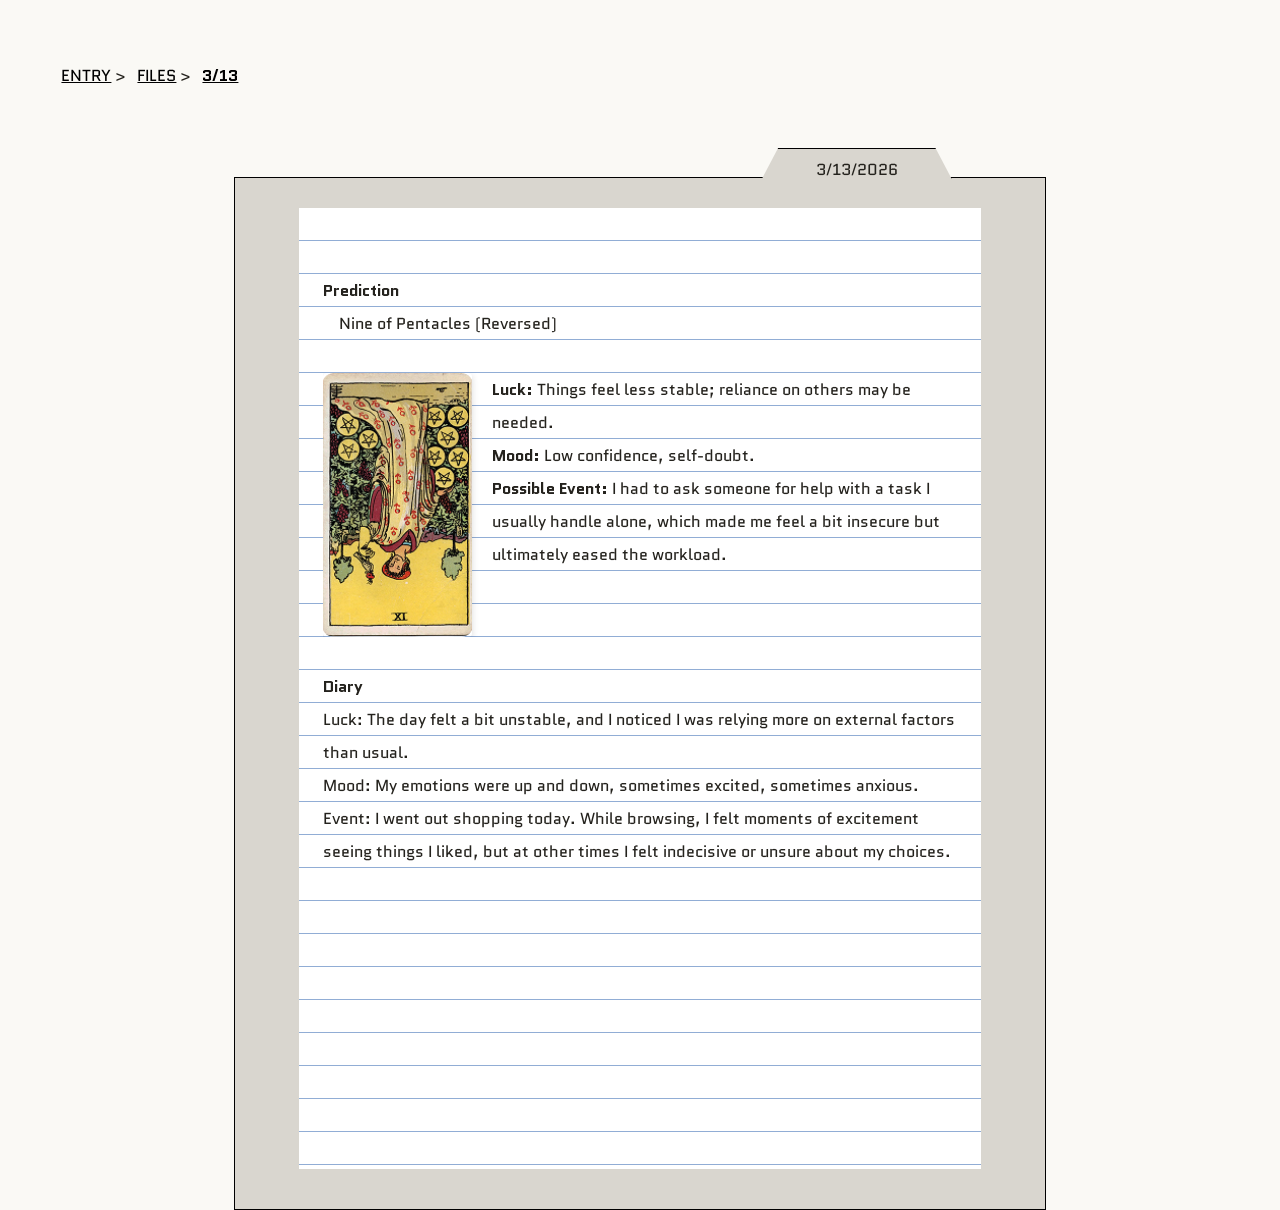
==== 313.html @ d95d2f8d "first commit" ====
<!DOCTYPE html>
<html lang="en">
<head>
	<meta charset="utf-8">
	<meta content="initial-scale=1.0,width=device-width" name="viewport">

	<title>Your title here</title>

	<link href="css/reset.css" rel="stylesheet" type="text/css">
	<link href="css/styles.css" rel="stylesheet" type="text/css">

	<link rel="preconnect" href="https://fonts.googleapis.com">
	<link rel="preconnect" href="https://fonts.gstatic.com" crossorigin>
	<link href="https://fonts.googleapis.com/css2?family=Arvo:ital,wght@0,400;0,700;1,400;1,700&family=Bigshot+One&family=Bitcount+Single:wght@100..900&family=Changa+One:ital@0;1&family=Gravitas+One&family=PT+Sans:ital,wght@0,400;0,700;1,400;1,700&family=Space+Grotesk:wght@300..700&display=swap" rel="stylesheet">

	<script src="scripts.js"></script>
</head>

	<body>

    <header>
		<nav class="site-nav">
			<ul class="site-nav__links">
				<li><a href="index.html">ENTRY</a> ></li>
                <li><a href="folder.html">FILES</a> ></li>
                <li class="nav-current">3/13</li>
			</ul>
		</nav>
    </header>

	<div class="file_313">
		<h1 class="file_date">3/13/2026</h1>
			<div class="file_313_text">
				<h2 class="prediction">Prediction</h2>
				<p class="name_of_tarot">Nine of Pentacles (Reversed)</p>
			</div>

			<div class="tarto_section">
				<img src="images/313.png" alt="Nine of Pentacles (Reversed)">
				<p class="tarot_reading_luck"><strong>Luck:</strong> Things feel less stable; reliance on others may be needed.</p>
				<p class="tarot_reading_mood"><strong>Mood:</strong> Low confidence, self-doubt.</p>
				<p class="tarot_reading_event"><strong>Possible Event:</strong> I had to ask someone for help with a task I usually handle alone, which made me feel a bit insecure but ultimately eased the workload.</p>
			</div>

			<div class="prediction_title">
				<h2 class="prediction">Diary</h2>
			</div>

			<div class="diary">
				<p class="diary_luck">Luck: The day felt a bit unstable, and I noticed I was relying more on external factors than usual.</p>
				<p class="diary_mood">Mood: My emotions were up and down, sometimes excited, sometimes anxious.</p>
				<p class="diary_event">Event: I went out shopping today. While browsing, I felt moments of excitement seeing things I liked, but at other times I felt indecisive or unsure about my choices.</p>
			</div>
	</div>

</body>
</html>
---- css/styles.css ----
@import url("https://fonts.googleapis.com/css2?family=Quantico:wght@400;700&display=swap");

:root {
  --bg: #faf9f5;
  --ink: #24221d;
  --folder: #d9d6cf;
  --folder-dark: #cbc8c0;
  --folder-warm: #ece3b2;
  --paper: #f7f5ef;
  --rule: #91ADD5;
  --border: 1.5px solid #444;
  --line-step: 2.0625rem;
}

* {
  box-sizing: border-box;
}

html {
  font-size: 16px;
}

body {
  margin: 0;
  min-height: 100vh;
  background: var(--bg);
  color: var(--ink);
  font-family: "Quantico", sans-serif;
}

img {
  display: block;
  max-width: 100%;
}

body > header {
  padding: 4rem 4.8vw 0;
}

.site-nav__links {
  display: flex;
  gap: 0.75rem;
  margin: 0;
  padding: 0;
}

.site-nav__links li {
  list-style: none;
}

.site-nav__links a,
.site-nav__links .nav-current {
  color: #000;
  font-family: "Quantico", sans-serif;
  font-size: 1rem;
  font-style: normal;
  font-weight: 400;
  line-height: normal;
  text-decoration-line: underline;
  text-decoration-style: solid;
  text-decoration-skip-ink: auto;
  text-decoration-thickness: auto;
  text-underline-offset: auto;
  text-underline-position: from-font;
}

.site-nav__links .nav-current {
  font-weight: 700;
}

.drawer {
  position: relative;
  width: 39.25rem;
  height: 10.8125rem;
  margin: 17rem auto 0;
  background: #F1F1F1;
  box-shadow: 0 4px 8px 5px rgba(0, 0, 0, 0.25);
  display: flex;
  align-items: center;
  justify-content: center;
  text-decoration: none;
  cursor: pointer;
  transition: background 0.2s;
}

.drawer::before {
  content: "";
  position: absolute;
  top: 0;
  left: 0;
  right: 0;
  height: 1.125rem;
  background: #C4C4C4;
  box-shadow: 0 4px 4px 0 rgba(0, 0, 0, 0.25);
  transition: background 0.2s;
}

.drawer-btn {
  display: inline-block;
  padding: 0.78rem 2.25rem;
  background: #DCDCC4;
  box-shadow: 0 4px 4px 0 rgba(0, 0, 0, 0.25);
  color: #000;
  font-family: "Quantico", sans-serif;
  font-size: 1rem;
  font-style: normal;
  font-weight: 400;
  line-height: normal;
  text-transform: uppercase;
  letter-spacing: 0.04em;
  transition: background 0.2s, color 0.2s, font-weight 0.2s;
  position: relative;
  z-index: 1;
}

/* Hover states */
.drawer:hover {
  background: #DEDEDE;
  box-shadow: 0 4px 8px 5px rgba(0, 0, 0, 0.25);
}

.drawer:hover::before {
  background: #B6B6B6;
  box-shadow: 0 4px 4px 0 rgba(0, 0, 0, 0.25);
}

.drawer:hover .drawer-btn {
  background: #B7B69F;
  box-shadow: 0 4px 4px 0 rgba(0, 0, 0, 0.25);
  color: #FFF;
  font-weight: 700;
}

/* ── Tarot start link ────────────────────────────────────────── */
.tarot-start {
  position: fixed;
  bottom: 3rem;
  left: 50%;
  transform: translateX(-50%);
  color: var(--ink);
  font-family: "Quantico", sans-serif;
  font-size: 1rem;
  font-weight: 400;
  text-decoration: underline;
  white-space: nowrap;
  z-index: 10;
}

.tarot-start:hover {
  font-weight: 700;
}

/* ── Folder stack — fixed from screen bottom ─────────────────── */
/*
  Border technique: clip-path clips CSS borders, so we use two layers:
    - outer .folder_N: position:fixed sizing, drop-shadow filter
      (filter sees the clipped inner = renders as 1px black border)
    - inner .folder-body: clip-path + background color
  This is the only reliable CSS-only way to border a clip-path shape.

  Tab shape: trapezoidal (wider at base, narrower at tip) matching
  the file detail page folder tab style.
*/

/* ── Outer positioning shells ──────────────────────────────── */
.folder_1,
.folder_2,
.folder_3,
.folder_4,
.folder_5,
.folder_6,
.folder_7,
.folder_8,
.folder_9 {
  position: fixed;
  left: 50%;
  transform: translateX(-50%);
  cursor: pointer;
  user-select: none;
  /* only height transitions; bottom is set once by JS */
  transition: height 0.35s cubic-bezier(0.4, 0, 0.2, 1);
  /* filter applied to outer → sees clipped inner → crisp 1px black border */
  filter:
    drop-shadow(-1px  0    0 #000)
    drop-shadow( 1px  0    0 #000)
    drop-shadow( 0   -1px  0 #000)
    drop-shadow( 0    1px  0 #000);
}

/*
  Sizes: folder_1 (top/narrowest) → folder_9 (bottom/widest)
  Width step  = (76.375 - 50.75) / 8 = 3.203125rem
  Height step = (5.28125 - 5.1875) / 8 = 0.01172rem
*/
.folder_1 { width: min(50.750rem, calc(100vw - 1rem)); height: 5.1875rem;  z-index: 1; }
.folder_2 { width: min(53.953rem, calc(100vw - 1rem)); height: 5.1992rem;  z-index: 2; }
.folder_3 { width: min(57.156rem, calc(100vw - 1rem)); height: 5.2109rem;  z-index: 3; }
.folder_4 { width: min(60.359rem, calc(100vw - 1rem)); height: 5.2227rem;  z-index: 4; }
.folder_5 { width: min(63.563rem, calc(100vw - 1rem)); height: 5.2344rem;  z-index: 5; }
.folder_6 { width: min(66.766rem, calc(100vw - 1rem)); height: 5.2461rem;  z-index: 6; }
.folder_7 { width: min(69.969rem, calc(100vw - 1rem)); height: 5.2578rem;  z-index: 7; }
.folder_8 { width: min(73.172rem, calc(100vw - 1rem)); height: 5.2695rem;  z-index: 8; }
.folder_9 { width: min(76.375rem, calc(100vw - 1rem)); height: 5.28125rem; z-index: 9; }

/* ── Inner body: clip-path + background ───────────────────── */
.folder-body {
  width: 100%;
  height: 100%;
  overflow: hidden;
  position: relative;
  transition: clip-path 0.35s cubic-bezier(0.4, 0, 0.2, 1);
}

/* Colors — matching reference image order */
.folder_1 .folder-body { background: var(--folder); }
.folder_2 .folder-body { background: var(--folder-warm); }
.folder_3 .folder-body { background: var(--folder); }
.folder_4 .folder-body { background: var(--folder-dark); }
.folder_5 .folder-body { background: #dbd8cd; }
.folder_6 .folder-body { background: var(--folder); }
.folder_7 .folder-body { background: #cac7bf; }
.folder_8 .folder-body { background: var(--folder-warm); }
.folder_9 .folder-body { background: var(--folder); }

/*
  Shape: body top is full width (0–100%), bottom tapers inward (5%–95%).
  Tab: trapezoidal protrusion at top edge — wider at base, narrower at tip,
  matching the file detail page tab style (polygon 0 100%, 8.6% 0, 91.4% 0, 100% 100%).
  Approx: tab base width = 20%, tip inset = 1.7% each side.
  Odd  = tab RIGHT: base 60%–80%, tip 61.7%–78.3%
  Even = tab LEFT:  base 21%–41%, tip 22.7%–39.3%
*/
.folder_1 .folder-body,
.folder_3 .folder-body,
.folder_5 .folder-body,
.folder_7 .folder-body,
.folder_9 .folder-body {
  clip-path: polygon(
    0%     1.5rem,   /* top-left of body */
    60%    1.5rem,   /* tab base left */
    61.7%  0%,       /* tab tip left */
    78.3%  0%,       /* tab tip right */
    80%    1.5rem,   /* tab base right */
    100%   1.5rem,   /* top-right of body */
    98%    100%,     /* bottom-right (slight inward) */
    2%     100%      /* bottom-left (slight inward) */
  );
}

.folder_2 .folder-body,
.folder_4 .folder-body,
.folder_6 .folder-body,
.folder_8 .folder-body {
  clip-path: polygon(
    0%     1.5rem,   /* top-left of body */
    21%    1.5rem,   /* tab base left */
    22.7%  0%,       /* tab tip left */
    39.3%  0%,       /* tab tip right */
    41%    1.5rem,   /* tab base right */
    100%   1.5rem,   /* top-right of body */
    98%    100%,     /* bottom-right (slight inward) */
    2%     100%      /* bottom-left (slight inward) */
  );
}

/* Expanded: taller, keep natural z-index so folders in front stay on top */
.folder-expanded {
  height: 13rem !important;
}

/* Straight 90° sides when dragging or expanded — animate from tapered */
.folder-dragging .folder-body,
.folder-expanded .folder-body {
  transition: clip-path 0.35s cubic-bezier(0.4, 0, 0.2, 1);
}

.folder_1.folder-dragging .folder-body,
.folder_3.folder-dragging .folder-body,
.folder_5.folder-dragging .folder-body,
.folder_7.folder-dragging .folder-body,
.folder_9.folder-dragging .folder-body,
.folder_1.folder-expanded .folder-body,
.folder_3.folder-expanded .folder-body,
.folder_5.folder-expanded .folder-body,
.folder_7.folder-expanded .folder-body,
.folder_9.folder-expanded .folder-body {
  clip-path: polygon(
    0%     1.5rem,
    60%    1.5rem,
    61.7%  0%,
    78.3%  0%,
    80%    1.5rem,
    100%   1.5rem,
    100%   100%,
    0%     100%
  );
}

.folder_2.folder-dragging .folder-body,
.folder_4.folder-dragging .folder-body,
.folder_6.folder-dragging .folder-body,
.folder_8.folder-dragging .folder-body,
.folder_2.folder-expanded .folder-body,
.folder_4.folder-expanded .folder-body,
.folder_6.folder-expanded .folder-body,
.folder_8.folder-expanded .folder-body {
  clip-path: polygon(
    0%     1.5rem,
    21%    1.5rem,
    22.7%  0%,
    39.3%  0%,
    41%    1.5rem,
    100%   1.5rem,
    100%   100%,
    0%     100%
  );
}

/* Date label — inside the tab, vertically centered in 1.5rem */
.folder-label {
  position: absolute;
  top: 0;
  height: 1.5rem;
  display: flex;
  align-items: center;
  font-family: "Quantico", sans-serif;
  font-size: 1rem;
  font-style: normal;
  font-weight: 400;
  line-height: normal;
  color: #000;
  white-space: nowrap;
  pointer-events: none;
  z-index: 1;
}

/* Odd tab center: (60+80)/2 = 70% */
.folder_1 .folder-label,
.folder_3 .folder-label,
.folder_5 .folder-label,
.folder_7 .folder-label,
.folder_9 .folder-label {
  left: 70%;
  transform: translateX(-50%);
}

/* Even tab center: (21+41)/2 = 31% */
.folder_2 .folder-label,
.folder_4 .folder-label,
.folder_6 .folder-label,
.folder_8 .folder-label {
  left: 31%;
  transform: translateX(-50%);
}

/* Preview — hidden until drag starts */
.folder-preview {
  position: absolute;
  top: 2rem;
  left: 7%;
  right: 7%;
  bottom: 1rem;
  display: flex;
  align-items: center;
  gap: 1.5rem;
  opacity: 0;
  pointer-events: none;
  transition: opacity 0.15s ease;
}

.folder-dragging .folder-preview,
.folder-expanded .folder-preview {
  opacity: 1;
  pointer-events: auto;
}

.folder-preview p {
  font-family: "Quantico", sans-serif;
  font-size: 1rem;
  font-style: normal;
  font-weight: 400;
  line-height: normal;
  color: #000;
  margin: 0;
  flex: 1;
}

.folder-preview img {
  width: 5rem;
  height: 8rem;
  object-fit: cover;
  border-radius: 3px;
  box-shadow: 0 2px 6px rgba(0, 0, 0, 0.18);
  flex-shrink: 0;
  display: block;
}

.file_313,
.file_314,
.file_315,
.file_316,
.file_317,
.file_318,
.file_319,
.file_320,
.file_321 {
  position: relative;
  width: min(50.75rem, calc(100vw - 4rem));
  min-height: 64.5625rem;
  margin: 5.6rem auto 0;
  /* padding-top = 1.875rem + 2×2.0625rem = 6rem → text lands on lines */
  padding: 6rem 0 8rem;
  border: 1px solid #000;
}

/* Individual folder colors matching folder.html stack */
.file_313 { background: var(--folder); }
.file_314 { background: var(--folder-warm); }
.file_315 { background: var(--folder); }
.file_316 { background: var(--folder-dark); }
.file_317 { background: #dbd8cd; }
.file_318 { background: var(--folder); }
.file_319 { background: #cac7bf; }
.file_320 { background: var(--folder-warm); }
.file_321 { background: var(--folder); }

.file_313::before,
.file_314::before,
.file_315::before,
.file_316::before,
.file_317::before,
.file_318::before,
.file_319::before,
.file_320::before,
.file_321::before {
  content: "";
  position: absolute;
  top: -1.875rem;
  right: 5.845rem;
  width: 11.836rem;
  height: 1.875rem;
  border-top: 1px solid #000;
  border-bottom: 0;
  clip-path: polygon(0 100%, 8.6% 0, 91.4% 0, 100% 100%);
  filter: drop-shadow(-1px 0 0 #000) drop-shadow(1px 0 0 #000);
  z-index: 2;
}

/* Tab color matches file body */
.file_313::before { background: var(--folder); }
.file_314::before { background: var(--folder-warm); }
.file_315::before { background: var(--folder); }
.file_316::before { background: var(--folder-dark); }
.file_317::before { background: #dbd8cd; }
.file_318::before { background: var(--folder); }
.file_319::before { background: #cac7bf; }
.file_320::before { background: var(--folder-warm); }
.file_321::before { background: var(--folder); }

.file_date {
  position: absolute;
  top: -1.25rem;
  right: 7.25rem;
  width: 9rem;
  margin: 0;
  text-align: center;
  font-size: 1rem;
  font-weight: 400;
  z-index: 3;
}

.file_313::after,
.file_314::after,
.file_315::after,
.file_316::after,
.file_317::after,
.file_318::after,
.file_319::after,
.file_320::after,
.file_321::after {
  content: "";
  position: absolute;
  left: 4rem;
  right: 4rem;
  top: 1.875rem;
  bottom: 2.5rem;
  background:
    repeating-linear-gradient(
      to bottom,
      #ffffff,
      #ffffff calc(2.0625rem - 1px),
      var(--rule) calc(2.0625rem - 1px),
      var(--rule) 2.0625rem
    );
  z-index: 0;
}

.file_313 > *:not(.file_date),
.file_314 > *:not(.file_date),
.file_315 > *:not(.file_date),
.file_316 > *:not(.file_date),
.file_317 > *:not(.file_date),
.file_318 > *:not(.file_date),
.file_319 > *:not(.file_date),
.file_320 > *:not(.file_date),
.file_321 > *:not(.file_date) {
  position: relative;
  z-index: 1;
}

div[class$="_text"] {
  margin: 0 5.5rem;
  padding-top: 0;
}

.prediction,
.prediction_title .prediction {
  margin: 0;
  font-size: 1rem;
  font-weight: 700;
  line-height: var(--line-step);
}

.name_of_tarot {
  margin: 0;
  padding-left: 1rem;
  font-size: 1rem;
  font-weight: 400;
  line-height: var(--line-step);
}

.tarto_section {
  margin: var(--line-step) 5.5rem 0;
  overflow: hidden;
}

.tarto_section img {
  float: left;
  width: 9.3125rem;
  height: 16.5rem; /* 8 × 2.0625rem — keeps grid rhythm */
  object-fit: cover;
  border-radius: 4px;
  box-shadow: 0 2px 7px rgba(0, 0, 0, 0.14);
  margin-right: 1.25rem;
  display: block;
}

.tarot_reading_luck,
.tarot_reading_mood,
.tarot_reading_event,
.diary_luck,
.diary_mood,
.diary_event {
  margin: 0;
  font-size: 1rem;
  line-height: var(--line-step);
}

.prediction_title {
  margin: var(--line-step) 5.5rem 0;
}

.diary {
  margin: 0 5.5rem;
  padding-left: 0;
}

.file_319 > img:last-child {
  width: min(100%, 19rem);
  margin: var(--line-step) auto 0;
}

.file_313 .diary::after,
.file_314 .diary::after,
.file_315 .diary::after,
.file_316 .diary::after,
.file_317 .diary::after,
.file_318 .diary::after,
.file_319 .diary::after,
.file_320 .diary::after {
  display: none;
}

/* ── Tablet (≤ 900px) ─────────────────────────────────────── */
@media (max-width: 900px) {
  body > header {
    padding: 2.5rem 2rem 0;
  }

  .drawer {
    margin-top: 12rem;
  }

  .file_313::after,
  .file_314::after,
  .file_315::after,
  .file_316::after,
  .file_317::after,
  .file_318::after,
  .file_319::after,
  .file_320::after,
  .file_321::after {
    left: 2.5rem;
    right: 2.5rem;
  }

  div[class$="_text"],
  .tarto_section,
  .prediction_title,
  .diary {
    margin-left: 4rem;
    margin-right: 4rem;
  }
}

/* ── Mobile (≤ 640px) ─────────────────────────────────────── */
@media (max-width: 640px) {
  body > header {
    padding: 1.5rem 1rem 0;
  }

  .drawer {
    width: min(39.25rem, calc(100vw - 2rem));
    margin-top: 6rem;
    height: auto;
    min-height: 10.8125rem;
  }

  /* Mobile: folders fill full width */
  .folder_1 { width: calc(100vw - 1rem); }
  .folder_2 { width: calc(100vw - 1rem); }
  .folder_3 { width: calc(100vw - 1rem); }
  .folder_4 { width: calc(100vw - 1rem); }
  .folder_5 { width: calc(100vw - 1rem); }
  .folder_6 { width: calc(100vw - 1rem); }
  .folder_7 { width: calc(100vw - 1rem); }
  .folder_8 { width: calc(100vw - 1rem); }
  .folder_9 { width: calc(100vw - 1rem); }

  .folder-label {
    font-size: 0.78rem;
  }

  .file_313,
  .file_314,
  .file_315,
  .file_316,
  .file_317,
  .file_318,
  .file_319,
  .file_320,
  .file_321 {
    width: calc(100vw - 1.5rem);
    min-height: 0;
    padding: 3.9375rem 0 4.125rem;
  }

  .file_313::before,
  .file_314::before,
  .file_315::before,
  .file_316::before,
  .file_317::before,
  .file_318::before,
  .file_319::before,
  .file_320::before,
  .file_321::before {
    top: -1.6875rem;
    right: 0.75rem;
    width: 7.5rem;
    height: 1.6875rem;
  }

  .file_date {
    top: -1.1rem;
    right: 1.4rem;
    width: 5.8rem;
    font-size: 0.8rem;
  }

  .file_313::after,
  .file_314::after,
  .file_315::after,
  .file_316::after,
  .file_317::after,
  .file_318::after,
  .file_319::after,
  .file_320::after,
  .file_321::after {
    left: 1.25rem;
    right: 1.25rem;
  }

  div[class$="_text"],
  .tarto_section,
  .prediction_title,
  .diary {
    margin-left: 2rem;
    margin-right: 2rem;
  }

  .tarto_section img {
    float: none;
    width: auto;
    height: 12.375rem;
    object-fit: cover;
    margin: 0 auto;
  }

  .name_of_tarot {
    padding-left: 0;
  }
}
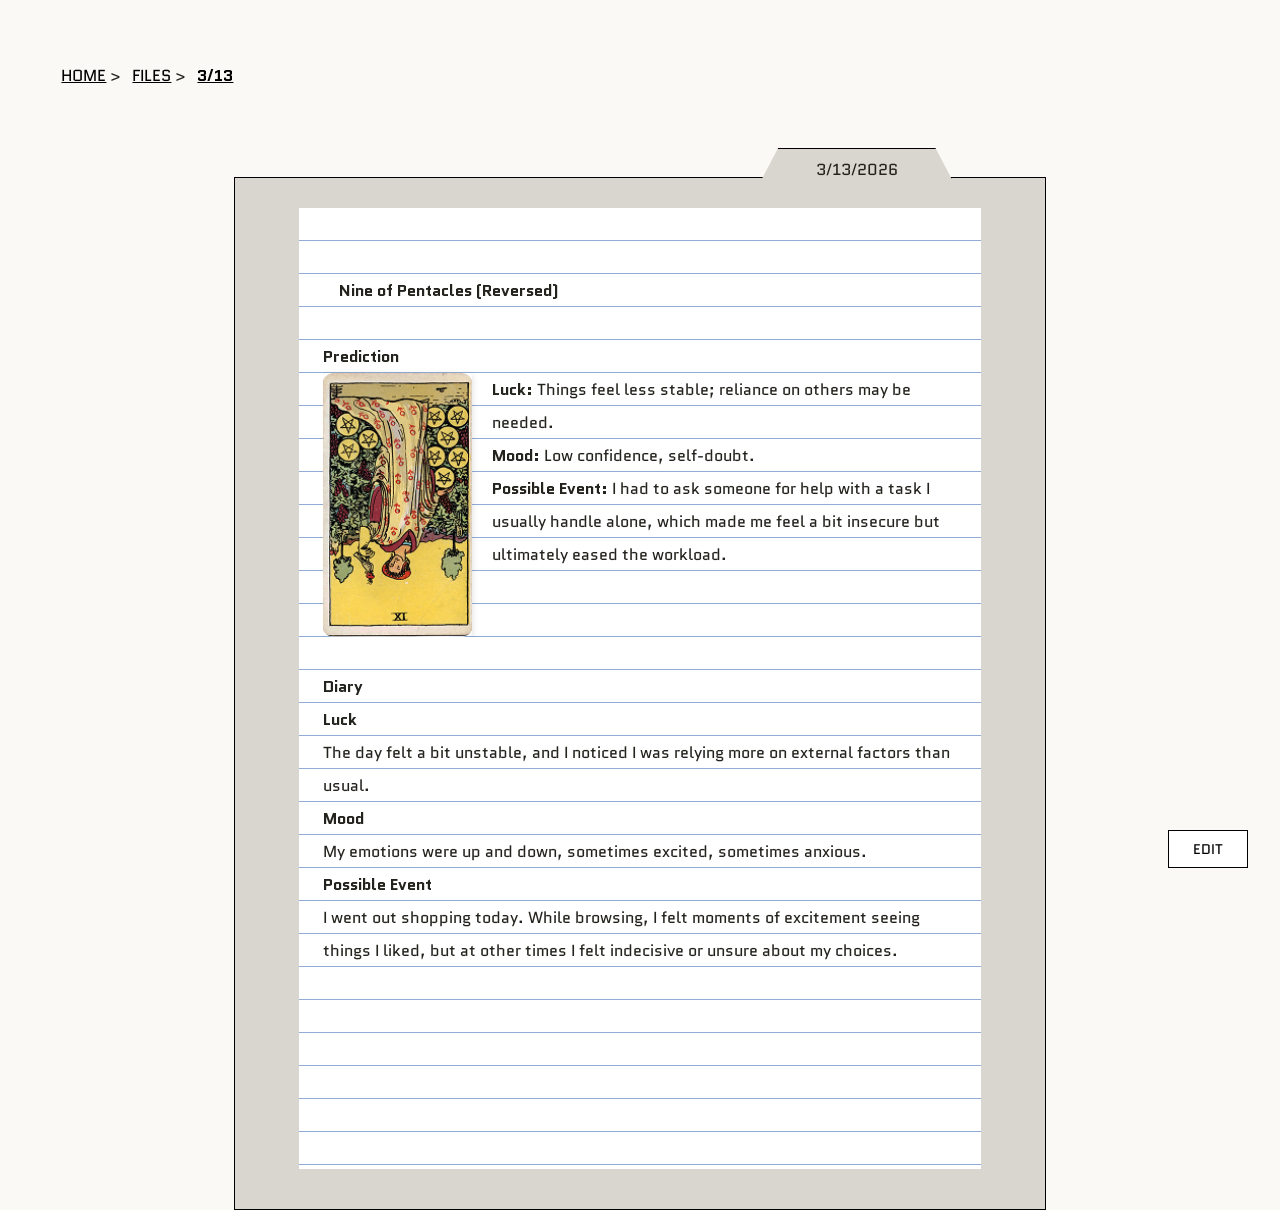
==== commit 7abeb842: "add edit functionality to static entries, drawer system, canvas updates" ====
--- a/313.html
+++ b/313.html
@@ -21,7 +21,7 @@
     <header>
 		<nav class="site-nav">
 			<ul class="site-nav__links">
-				<li><a href="index.html">ENTRY</a> ></li>
+				<li><a href="index.html">HOME</a> ></li>
                 <li><a href="folder.html">FILES</a> ></li>
                 <li class="nav-current">3/13</li>
 			</ul>
@@ -31,11 +31,11 @@
 	<div class="file_313">
 		<h1 class="file_date">3/13/2026</h1>
 			<div class="file_313_text">
-				<h2 class="prediction">Prediction</h2>
 				<p class="name_of_tarot">Nine of Pentacles (Reversed)</p>
 			</div>
 
 			<div class="tarto_section">
+				<h2 class="prediction">Prediction</h2>
 				<img src="images/313.png" alt="Nine of Pentacles (Reversed)">
 				<p class="tarot_reading_luck"><strong>Luck:</strong> Things feel less stable; reliance on others may be needed.</p>
 				<p class="tarot_reading_mood"><strong>Mood:</strong> Low confidence, self-doubt.</p>
@@ -47,11 +47,59 @@
 			</div>
 
 			<div class="diary">
-				<p class="diary_luck">Luck: The day felt a bit unstable, and I noticed I was relying more on external factors than usual.</p>
-				<p class="diary_mood">Mood: My emotions were up and down, sometimes excited, sometimes anxious.</p>
-				<p class="diary_event">Event: I went out shopping today. While browsing, I felt moments of excitement seeing things I liked, but at other times I felt indecisive or unsure about my choices.</p>
+				<p class="diary_luck"><strong>Luck</strong></p>
+				<div class="diary-field" id="diary-luck" data-placeholder="WRITE YOUR DIARY" data-key="luck"></div>
+				<p class="diary_mood"><strong>Mood</strong></p>
+				<div class="diary-field" id="diary-mood" data-placeholder="WRITE YOUR DIARY" data-key="mood"></div>
+				<p class="diary_event"><strong>Possible Event</strong></p>
+				<div class="diary-field" id="diary-event" data-placeholder="WRITE YOUR DIARY" data-key="event"></div>
 			</div>
 	</div>
 
+	<button id="entry-edit-btn">EDIT</button>
+
+	<script>
+	(function () {
+		var KEY = 'diary_313';
+		var DEFAULTS = {
+			luck:  'The day felt a bit unstable, and I noticed I was relying more on external factors than usual.',
+			mood:  'My emotions were up and down, sometimes excited, sometimes anxious.',
+			event: 'I went out shopping today. While browsing, I felt moments of excitement seeing things I liked, but at other times I felt indecisive or unsure about my choices.'
+		};
+		var saved = {};
+		try { saved = JSON.parse(localStorage.getItem(KEY) || '{}'); } catch (e) {}
+		var fields = {
+			luck:  document.getElementById('diary-luck'),
+			mood:  document.getElementById('diary-mood'),
+			event: document.getElementById('diary-event')
+		};
+		['luck', 'mood', 'event'].forEach(function (k) {
+			var text = (saved[k] !== undefined) ? saved[k] : DEFAULTS[k];
+			if (text) fields[k].textContent = text;
+		});
+		var editBtn = document.getElementById('entry-edit-btn');
+		var editing = false;
+		editBtn.addEventListener('click', function () {
+			editing = !editing;
+			['luck', 'mood', 'event'].forEach(function (k) {
+				if (editing) {
+					fields[k].setAttribute('contenteditable', 'true');
+				} else {
+					fields[k].removeAttribute('contenteditable');
+					var text = fields[k].innerText.trim();
+					saved[k] = text;
+					if (!text) fields[k].innerHTML = '';
+				}
+			});
+			if (!editing) {
+				localStorage.setItem(KEY, JSON.stringify(saved));
+			} else {
+				fields.luck.focus();
+			}
+			editBtn.textContent = editing ? 'SAVE' : 'EDIT';
+		});
+	})();
+	</script>
+
 </body>
 </html>
--- a/css/styles.css
+++ b/css/styles.css
@@ -147,6 +147,25 @@
 }
 
 .tarot-start:hover {
+  font-weight: 700;
+}
+
+/* ── Tarot + button on folder page ──────────────────────────── */
+.tarot-plus {
+  position: fixed;
+  right: 2rem;
+  bottom: 2rem;
+  color: var(--ink);
+  font-family: "Quantico", sans-serif;
+  font-size: 1rem;
+  font-weight: 400;
+  text-decoration: none;
+  z-index: 10;
+  border: 1.5px solid var(--ink);
+  padding: 0.4rem 1.25rem;
+}
+
+.tarot-plus:hover {
   font-weight: 700;
 }
 
@@ -525,7 +544,7 @@
   margin: 0;
   padding-left: 1rem;
   font-size: 1rem;
-  font-weight: 400;
+  font-weight: 700;
   line-height: var(--line-step);
 }
 
@@ -710,3 +729,596 @@
     padding-left: 0;
   }
 }
+
+/* ═══════════════════════════════════════════════════════════════
+   HOME CANVAS — infinite pan/zoom canvas on index.html
+   ═══════════════════════════════════════════════════════════════ */
+
+#home-wrap {
+  position: fixed;
+  inset: 0;
+  overflow: hidden;
+  cursor: grab;
+}
+
+#home-wrap.panning {
+  cursor: grabbing;
+}
+
+#home-canvas {
+  position: absolute;
+  top: 0;
+  left: 0;
+  transform-origin: 0 0;
+}
+
+/* ── Canvas drawer cards ─────────────────────────────────────── */
+.canvas-drawer {
+  position: absolute;
+  width: 39.25rem;
+  height: 10.8125rem;
+  display: flex;
+  align-items: center;
+  justify-content: center;
+  box-shadow: 0 4px 8px 5px rgba(0, 0, 0, 0.25);
+  cursor: pointer;
+  user-select: none;
+}
+
+.canvas-drawer::before {
+  content: "";
+  position: absolute;
+  top: 0;
+  left: 0;
+  right: 0;
+  height: 1.125rem;
+  box-shadow: 0 4px 4px 0 rgba(0, 0, 0, 0.25);
+}
+
+.canvas-drawer-label {
+  padding: 0.78rem 2.25rem;
+  font-family: "Quantico", sans-serif;
+  font-size: 1rem;
+  font-weight: 400;
+  text-transform: uppercase;
+  letter-spacing: 0.04em;
+  position: relative;
+  z-index: 1;
+  box-shadow: 0 4px 4px 0 rgba(0, 0, 0, 0.25);
+  transition: font-weight 0.15s;
+}
+
+/* Style: light (default — Selina's drawer, matches original .drawer exactly) */
+.canvas-drawer.style-light                              { background: #F1F1F1; }
+.canvas-drawer.style-light::before                      { background: #C4C4C4; box-shadow: 0 4px 4px 0 rgba(0,0,0,0.25); }
+.canvas-drawer.style-light .canvas-drawer-label         { background: #DCDCC4; color: #000; }
+.canvas-drawer.style-light:hover                        { background: #DEDEDE; }
+.canvas-drawer.style-light:hover::before                { background: #B6B6B6; }
+.canvas-drawer.style-light:hover .canvas-drawer-label   { background: #B7B69F; color: #FFF; font-weight: 700; }
+
+/* Style: metal (texture photo) */
+.canvas-drawer.style-metal {
+  background-image: url('../images/texture/metaltexture.jpg');
+  background-size: cover;
+  background-position: center;
+}
+.canvas-drawer.style-metal::before                      { background: rgba(0, 0, 0, 0.45); }
+.canvas-drawer.style-metal .canvas-drawer-label         { background: #fff; color: #000; }
+.canvas-drawer.style-metal:hover .canvas-drawer-label   { font-weight: 700; }
+
+/* Style: wood (texture photo) */
+.canvas-drawer.style-wood {
+  background-image: url('../images/texture/woodtexture.jpg');
+  background-size: cover;
+  background-position: center;
+}
+.canvas-drawer.style-wood::before                       { background: rgba(0, 0, 0, 0.3); }
+.canvas-drawer.style-wood .canvas-drawer-label          { background: #fff; color: #000; }
+.canvas-drawer.style-wood:hover .canvas-drawer-label    { font-weight: 700; }
+
+/* ── Drawer delete confirmation popup ───────────────────────── */
+#drawer-delete-overlay {
+  position: fixed;
+  inset: 0;
+  z-index: 600;
+  display: none;
+  align-items: center;
+  justify-content: center;
+}
+
+#drawer-delete-modal {
+  width: 30.5rem;
+  height: 13.375rem;
+  background: #FFF;
+  box-shadow: 0 4px 4px 2px rgba(0, 0, 0, 0.25);
+  display: flex;
+  align-items: center;
+  justify-content: center;
+  gap: 2.5rem;
+}
+
+.drawer-confirm-btn {
+  border: 1.5px solid #000;
+  background: #fff;
+  padding: 0.5rem 2rem;
+  font-family: "Quantico", sans-serif;
+  font-size: 1rem;
+  font-weight: 400;
+  cursor: pointer;
+}
+
+.drawer-confirm-btn:hover { font-weight: 700; }
+
+/* ── Floating tarot cards (home page ambient effect) ─────────── */
+#float-cards {
+  position: fixed;
+  inset: 0;
+  pointer-events: none;
+  z-index: 10;
+  overflow: hidden;
+}
+
+.float-card {
+  position: absolute;
+  top: 0;
+  left: 0;
+  border-radius: 6px;
+  box-shadow: 0 6px 24px rgba(0, 0, 0, 0.22);
+  will-change: transform;
+}
+
+.float-card img {
+  width: 100%;
+  height: 100%;
+  object-fit: cover;
+  border-radius: 6px;
+  display: block;
+  user-select: none;
+  -webkit-user-drag: none;
+}
+
+/* ── ADD DRAWER button (home page) ──────────────────────────── */
+#add-drawer-btn {
+  position: fixed;
+  right: 2rem;
+  bottom: 2rem;
+  border: 1.5px solid var(--ink);
+  background: #fff;
+  padding: 0.4rem 1.25rem;
+  font-family: "Quantico", sans-serif;
+  font-size: 1rem;
+  font-weight: 400;
+  cursor: pointer;
+  z-index: 200;
+}
+
+#add-drawer-btn:hover { font-weight: 700; }
+
+/* ── Drawer creation modal ───────────────────────────────────── */
+#drawer-modal-overlay {
+  position: fixed;
+  inset: 0;
+  z-index: 500;
+  display: none;
+  align-items: center;
+  justify-content: center;
+  background: rgba(0, 0, 0, 0.12);
+}
+
+#drawer-modal {
+  position: relative;
+  width: min(65.75rem, calc(100vw - 2rem));
+  height: 33rem;
+  background: #FFF;
+  box-shadow: 0 4px 4px 2px rgba(0, 0, 0, 0.25);
+  padding: 2.5rem 3.5rem 2rem;
+  display: flex;
+  flex-direction: column;
+  align-items: center;
+  gap: 1.5rem;
+  overflow: hidden;
+}
+
+#modal-close {
+  position: absolute;
+  top: 1rem;
+  left: 1rem;
+  width: 0.845rem;
+  height: 0.845rem;
+  background: none;
+  border: none;
+  padding: 0;
+  cursor: pointer;
+  display: flex;
+  align-items: center;
+  justify-content: center;
+}
+
+#modal-close svg { width: 100%; height: 100%; display: block; }
+
+#drawer-name-input {
+  width: 22rem;
+  max-width: 100%;
+  border: none;
+  border-bottom: 1px solid #000;
+  outline: none;
+  font-family: "Quantico", sans-serif;
+  font-size: 1rem;
+  font-weight: 400;
+  text-align: center;
+  background: transparent;
+  padding: 0.25rem 0;
+  color: var(--ink);
+}
+
+#drawer-name-input::placeholder { color: #999; }
+
+.modal-section-label {
+  color: #000;
+  font-family: "Quantico", sans-serif;
+  font-size: 1rem;
+  font-style: normal;
+  font-weight: 400;
+  line-height: normal;
+  align-self: flex-start;
+  margin: 0;
+}
+
+#drawer-options {
+  display: flex;
+  gap: 1.5rem;
+  justify-content: center;
+}
+
+.drawer-option {
+  width: 18.5rem;
+  height: 14.125rem;
+  flex-shrink: 0;
+  border: 1px solid #000;
+  padding: 0;
+  cursor: pointer;
+  display: flex;
+  align-items: center;
+  justify-content: center;
+  transition: box-shadow 0.15s;
+}
+
+.drawer-option:hover {
+  border: 2.5px solid #000;
+}
+
+.drawer-option.selected {
+  border: 2.5px solid #000;
+  box-shadow: 0 4px 16px rgba(0, 0, 0, 0.18);
+}
+
+/* Mini drawer preview centred inside the card */
+.drawer-opt-preview {
+  width: 15.0625rem;
+  height: 4.1875rem;
+  box-shadow: 0 4px 8px 5px rgba(0, 0, 0, 0.25);
+  position: relative;
+  display: flex;
+  align-items: center;
+  justify-content: center;
+}
+
+/* Top strip inside preview */
+.drawer-opt-preview::before {
+  content: "";
+  position: absolute;
+  top: 0;
+  left: 0;
+  right: 0;
+  height: 22%;
+}
+
+.drawer-opt-label {
+  font-family: "Quantico", sans-serif;
+  font-size: 0.5rem;
+  font-weight: 400;
+  padding: 0.2rem 0.5rem;
+  position: relative;
+  z-index: 1;
+  box-shadow: 0 1px 3px rgba(0, 0, 0, 0.2);
+}
+
+/* Light */
+.drawer-opt-preview.style-light                      { background: #F1F1F1; }
+.drawer-opt-preview.style-light::before              { background: #C4C4C4; }
+.drawer-opt-preview.style-light .drawer-opt-label    { background: #DCDCC4; color: #000; }
+
+/* Metal — texture photo */
+.drawer-opt-preview.style-metal {
+  background-image: url('../images/texture/metaltexture.jpg');
+  background-size: cover;
+  background-position: center;
+}
+.drawer-opt-preview.style-metal::before              { background: rgba(0, 0, 0, 0.45); }
+.drawer-opt-preview.style-metal .drawer-opt-label    { background: #fff; color: #000; }
+
+/* Wood — texture photo */
+.drawer-opt-preview.style-wood {
+  background-image: url('../images/texture/woodtexture.jpg');
+  background-size: cover;
+  background-position: center;
+}
+.drawer-opt-preview.style-wood::before               { background: rgba(0, 0, 0, 0.3); }
+.drawer-opt-preview.style-wood .drawer-opt-label     { background: #fff; color: #000; }
+
+#drawer-create-btn {
+  border: 1.5px solid #000;
+  background: #fff;
+  padding: 0.5rem 3rem;
+  font-family: "Quantico", sans-serif;
+  font-size: 1rem;
+  font-weight: 400;
+  cursor: pointer;
+  margin-top: calc(2.3rem - 1.5rem); /* 2.3rem total from options above (gap already adds 1.5rem) */
+}
+
+#drawer-create-btn:hover { font-weight: 700; }
+
+/* ── Modal mobile responsive ─────────────────────────────────── */
+@media (max-width: 600px) {
+  #drawer-modal {
+    height: auto;
+    padding: 2.5rem 1.5rem 2rem;
+  }
+
+  #drawer-options {
+    flex-direction: column;
+    align-items: center;
+  }
+
+  .drawer-option {
+    width: min(18.5rem, calc(100vw - 4rem));
+  }
+}
+
+/* ═══════════════════════════════════════════════════════════════
+   USER FOLDER — dynamic entries saved from reading panel
+   ═══════════════════════════════════════════════════════════════ */
+
+/* Outer shell — same pattern as .folder_1…9 */
+.folder_user {
+  position: fixed;
+  left: 50%;
+  transform: translateX(-50%);
+  cursor: pointer;
+  user-select: none;
+  transition: height 0.35s cubic-bezier(0.4, 0, 0.2, 1);
+  filter:
+    drop-shadow(-1px  0    0 #000)
+    drop-shadow( 1px  0    0 #000)
+    drop-shadow( 0   -1px  0 #000)
+    drop-shadow( 0    1px  0 #000);
+  width: min(76.375rem, calc(100vw - 1rem));
+  height: 5.28125rem;
+}
+
+/* Body color from JS-supplied custom property */
+.folder_user .folder-body {
+  background: var(--user-color, #d9d6cf);
+}
+
+/* Tab shape — right tab (odd absolute index in combined stack) */
+.folder_user.tab-right .folder-body {
+  clip-path: polygon(
+    0%     1.5rem,
+    60%    1.5rem,
+    61.7%  0%,
+    78.3%  0%,
+    80%    1.5rem,
+    100%   1.5rem,
+    98%    100%,
+    2%     100%
+  );
+}
+
+/* Tab shape — left tab (even absolute index) */
+.folder_user.tab-left .folder-body {
+  clip-path: polygon(
+    0%     1.5rem,
+    21%    1.5rem,
+    22.7%  0%,
+    39.3%  0%,
+    41%    1.5rem,
+    100%   1.5rem,
+    98%    100%,
+    2%     100%
+  );
+}
+
+/* Expanded / dragging — straight sides */
+.folder_user.folder-expanded {
+  height: 13rem !important;
+}
+
+.folder_user.tab-right.folder-dragging .folder-body,
+.folder_user.tab-right.folder-expanded .folder-body {
+  clip-path: polygon(
+    0%     1.5rem,
+    60%    1.5rem,
+    61.7%  0%,
+    78.3%  0%,
+    80%    1.5rem,
+    100%   1.5rem,
+    100%   100%,
+    0%     100%
+  );
+}
+
+.folder_user.tab-left.folder-dragging .folder-body,
+.folder_user.tab-left.folder-expanded .folder-body {
+  clip-path: polygon(
+    0%     1.5rem,
+    21%    1.5rem,
+    22.7%  0%,
+    39.3%  0%,
+    41%    1.5rem,
+    100%   1.5rem,
+    100%   100%,
+    0%     100%
+  );
+}
+
+/* Label position inside tab */
+.folder_user.tab-right .folder-label {
+  left: 70%;
+  transform: translateX(-50%);
+}
+
+.folder_user.tab-left .folder-label {
+  left: 31%;
+  transform: translateX(-50%);
+}
+
+/* ═══════════════════════════════════════════════════════════════
+   USER FILE PAGE — entry.html notebook paper container
+   ═══════════════════════════════════════════════════════════════ */
+
+.file_user {
+  position: relative;
+  width: min(50.75rem, calc(100vw - 4rem));
+  min-height: 64.5625rem;
+  margin: 5.6rem auto 0;
+  padding: 6rem 0 8rem;
+  border: 1px solid #000;
+  background: var(--user-color, #d9d6cf);
+}
+
+/* Tab (top-right, same geometry as static files) */
+.file_user::before {
+  content: "";
+  position: absolute;
+  top: -1.875rem;
+  right: 5.845rem;
+  width: 11.836rem;
+  height: 1.875rem;
+  border-top: 1px solid #000;
+  border-bottom: 0;
+  clip-path: polygon(0 100%, 8.6% 0, 91.4% 0, 100% 100%);
+  filter: drop-shadow(-1px 0 0 #000) drop-shadow(1px 0 0 #000);
+  background: var(--user-color, #d9d6cf);
+  z-index: 2;
+}
+
+/* Ruled lines */
+.file_user::after {
+  content: "";
+  position: absolute;
+  left: 4rem;
+  right: 4rem;
+  top: 1.875rem;
+  bottom: 2.5rem;
+  background:
+    repeating-linear-gradient(
+      to bottom,
+      #ffffff,
+      #ffffff calc(2.0625rem - 1px),
+      var(--rule) calc(2.0625rem - 1px),
+      var(--rule) 2.0625rem
+    );
+  z-index: 0;
+}
+
+/* Bring all children above ruled lines */
+.file_user > *:not(.file_date) {
+  position: relative;
+  z-index: 1;
+}
+
+/* ── Diary editable fields ────────────────────────────────────── */
+
+.diary-field {
+  margin: 0;
+  font-size: 1rem;
+  font-family: "Quantico", sans-serif;
+  color: var(--ink);
+  line-height: var(--line-step);
+  min-height: var(--line-step);
+  outline: none;
+}
+
+/* Placeholder shown when field is truly empty */
+.diary-field:empty::before {
+  content: attr(data-placeholder);
+  color: #999;
+  pointer-events: none;
+  display: block;
+}
+
+/* ── EDIT / CONFIRM button ───────────────────────────────────── */
+
+#entry-edit-btn {
+  position: fixed;
+  bottom: 2rem;
+  right: 2rem;
+  border: 1.5px solid #000;
+  background: #fff;
+  padding: 0.5rem 1.5rem;
+  font-family: "Quantico", sans-serif;
+  font-size: 0.875rem;
+  font-weight: 400;
+  cursor: pointer;
+  z-index: 100;
+}
+
+#entry-edit-btn:hover { font-weight: 700; }
+
+/* ── Tablet overrides for .file_user ────────────────────────── */
+@media (max-width: 900px) {
+  .file_user::after {
+    left: 2.5rem;
+    right: 2.5rem;
+  }
+
+  .file_user .file_user_text,
+  .file_user .tarto_section,
+  .file_user .prediction_title,
+  .file_user .diary {
+    margin-left: 4rem;
+    margin-right: 4rem;
+  }
+}
+
+/* ── Mobile overrides ────────────────────────────────────────── */
+@media (max-width: 640px) {
+  .folder_user {
+    width: calc(100vw - 1rem);
+  }
+
+  .file_user {
+    width: calc(100vw - 1.5rem);
+    min-height: 0;
+    padding: 3.9375rem 0 4.125rem;
+  }
+
+  .file_user::before {
+    top: -1.6875rem;
+    right: 0.75rem;
+    width: 7.5rem;
+    height: 1.6875rem;
+  }
+
+  .file_user .file_date {
+    top: -1.1rem;
+    right: 1.4rem;
+    width: 5.8rem;
+    font-size: 0.8rem;
+  }
+
+  .file_user::after {
+    left: 1.25rem;
+    right: 1.25rem;
+  }
+
+  .file_user .file_user_text,
+  .file_user .tarto_section,
+  .file_user .prediction_title,
+  .file_user .diary {
+    margin-left: 2rem;
+    margin-right: 2rem;
+  }
+}
